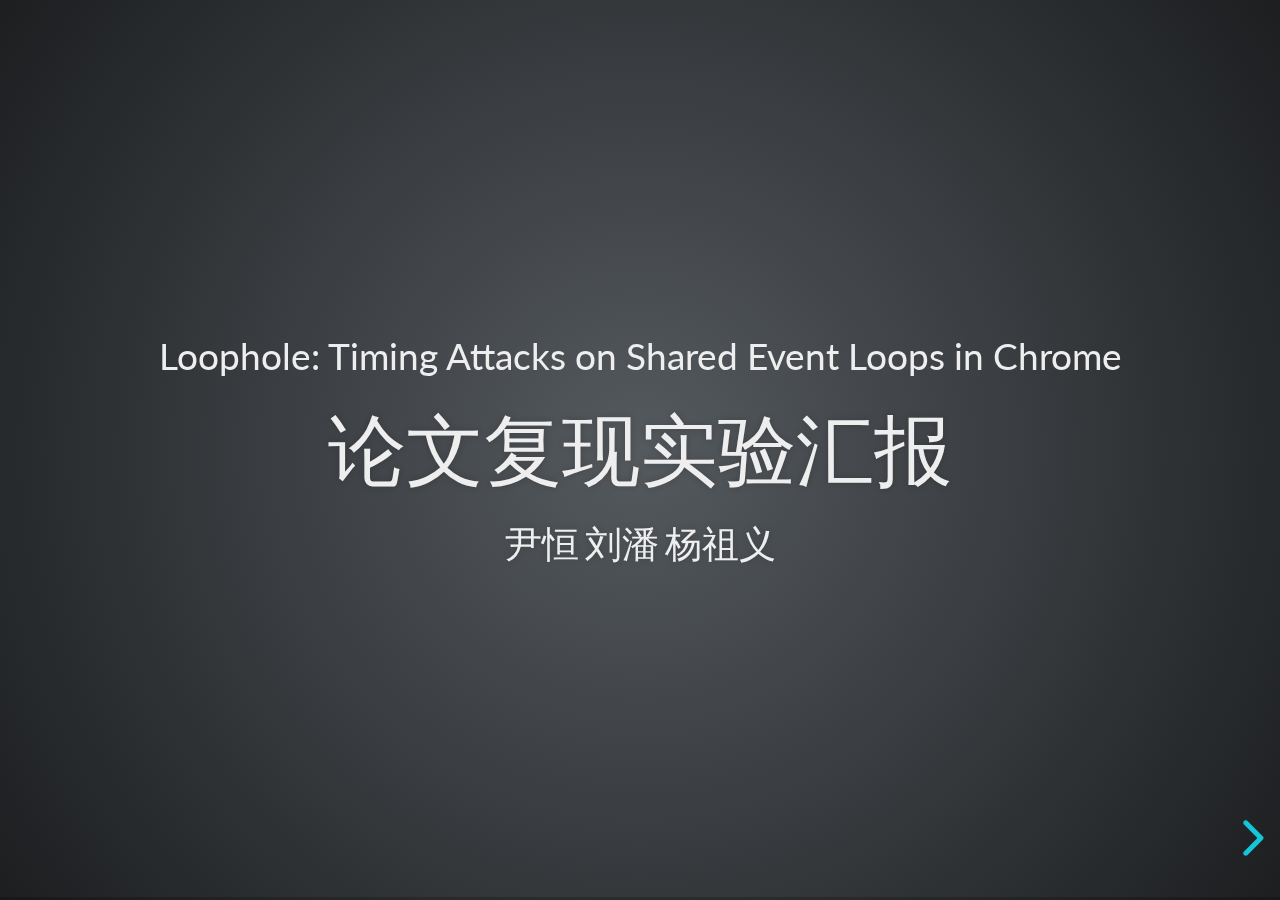
==== docs/index.html @ 9cff74f6 "Add report code" ====
<!doctype html>
<html>

<head>
	<meta charset="utf-8">
	<meta name="viewport" content="width=device-width, initial-scale=1.0, maximum-scale=1.0, user-scalable=no">

	<title>Report</title>

	<link rel="stylesheet" href="css/reset.css">
	<link rel="stylesheet" href="css/reveal.css">
	<link rel="stylesheet" href="css/theme/league.css">

	<!-- Theme used for syntax highlighting of code -->
	<link rel="stylesheet" href="lib/css/monokai.css">

	<!-- Printing and PDF exports -->
	<script>
		var link = document.createElement('link');
		link.rel = 'stylesheet';
		link.type = 'text/css';
		link.href = window.location.search.match(/print-pdf/gi) ? 'css/print/pdf.css' : 'css/print/paper.css';
		document.getElementsByTagName('head')[0].appendChild(link);
	</script>
	<style>
	</style>
</head>

<body>
	<div class="reveal">
		<div class="slides">
			<section>
				<section data-markdown>
					<textarea data-template>
						Loophole: Timing Attacks on Shared Event Loops in Chrome

						## 论文复现实验汇报
				
						#### 尹恒	刘潘	杨祖义
					</textarea>
				</section>
			</section>
			<section>
				<section data-markdown>
					<textarea data-template>
						1. 背景
						2. 原理
						3. 实现方法
						4. 实验
						5. 结果分析
					</textarea>
				</section>
			</section>
			<section>
				<section data-markdown>
					<textarea data-template>
						### 背景
						事件驱动编程(EDP)在服务器端和网络编程中越来越重要。
						EDP的核心组件是事件循环，它充当FIFO队列，进程使用它来存储和分派从其他进程接收到的消息。
						但是共享事件循环容易受到侧通道攻击。
						EDP：为需要处理的事件编写相应的事件处理程序
						事件循环：是指主线程重复从消息队列中取消息、执行的过程
					</textarea>
				</section>
				<section data-markdown>
					<textarea data-template>
						### 背景
						在EDP中，每个程序都有一个事件循环，它由一个FIFO队列和一个监听事件的控制进程(或线程)组成。到达的事件被推入队列，并由控制进程根据FIFO策略按顺序分派。
						本文证明了基于EDP的系统易受边信道攻击的影响。关键的观察是，事件循环形成了一个可以在相互不信任的程序之间共享的资源。因此，一个程序对这个资源的争用可以被其他程序通过控制进程调度它们的事件所花费的时间的变化来观察。
					</textarea>
				</section>
				<section data-markdown>
					<textarea data-template>
						![](Picture1.png)

						该图展示了攻击者A和受害者V之间共享事件循环的场景。
						图中A为多个短任务排队，并记录每个短任务处理的时间。两个连续任务之间的时间差显示V是否在这两个任务之间发布了任务，以及它们执行的时间。
					</textarea>
				</section>
			</section>
			<section>
				<section data-markdown>
					<textarea data-template>
							### 原理
							同源策略(SOP)是web安全模型中的一个核心概念:
	策略限制web页面上的脚本访问来自另一个页面的数据(如果它们的起源不同)。如果协议、端口和主机相等，则两个页面具有相同的起源。
	而对跨源通信的需求触发了一些特性的引入，比如postMessage API、跨源资源共享(CORS)、通道消息传递、Fetch API等。

						</textarea>
				</section>
				<section data-markdown>
					<textarea data-template>
							### 原理
							Chrome Web浏览器依赖于两个进程。

							主进程：运行顶级浏览器窗口。它可以访问系统资源，如网络、文件系统、UI事件等，它代表无特权的渲染器进程管理这些资源。主进程中运行多个线程。

							渲染器进程：负责解析、呈现和Javascript执行。与主进程的通信是通过基于消息传递的进程间通信(IPC)系统来完成。每个渲染器进程运行多个线程。
							
							两个进程中的每个线程至少维护一个事件循环，该事件循环在很大程度上是一个FIFO队列。线程间和进程间通信通过通过这些队列的消息进行。

						</textarea>
				</section>
				<section data-markdown>
					<textarea data-template>
							### 原理
							Chrome支持不同的策略来控制如何将web应用程序映射到渲染器进程，以及是否共享事件循环。
	默认策略是process-per-siteinstance，它需要为站点的每个实例使用单独的渲染器进程。
	站点实例是指来自同一站点的页面的集合，这些页面之间可以相互获取引用。比如一个页面使用Javascript在一个新窗口中打开另一个页面。
	在默认策略中，一些特殊情况下会使Chrome在相同的渲染器进程中托管来自不同站点的文档，从而使得它们共享事件循环。

						</textarea>
				</section>
			</section>
			<section>
				<section data-markdown>
					<textarea data-template>
### 实现方法
有几种场景下，敌对站点A可以与受害者站点v共享渲染器进程主线程的事件循环。
例如恶意广告、键盘记录器等。

监测技术：
连续地发布异步任务并测量后续事件对之间的时间间隔。
用JS以编程方式发布异步任务的最常见的方式是setTimeout（定时器）。但是对于不活动的选项卡，分辨率可能超过1000毫秒，因此我们使用postMessage API向自己发送异步消息。	


							</textarea>
				</section>
				<section>
					<pre><code class="hljs" data-trim data-line-numbers="1-5">
							function loop() {
								save(performance.now())
								self.postMessage(0,'*')
							}
							self.onmessage = loop 6 loop()
							</code></pre>

					以上为使用postMessage API监视主线程的事件循环的JS代码。
				</section>
				<section data-markdown>
					<textarea data-template>
								### 实现方法
								干扰因素：
	底层硬件平台和操作系统的明显影响；
	除此之外还包括Just-in-time compilation (JIT)、Garbage collection (GC)等因素。

	这些因素会降低我们的攻击效率。
	但是可观察的GC和JIT事件可以分别显示关于程序内存和代码使用模式的信息。

	
							</textarea>
				</section>
				<section data-markdown>
					<textarea data-template>
									### 实现方法
									LoopScan Tool：
	在该工具中实现了前面描述的窃听技术。
	它是基于一个简单的HTML页面，监视主进程和渲染器进程的事件循环。

	
		
								</textarea>
				</section>
			</section>
		</div>
	</div>

	<script src="js/reveal.js"></script>

	<script>
		// More info about config & dependencies:
		// - https://github.com/hakimel/reveal.js#configuration
		// - https://github.com/hakimel/reveal.js#dependencies
		Reveal.initialize({
			ontrols: true,
			progress: true,
			center: true,
			hash: true,

			transition: 'convex',
			dependencies: [
				{ src: 'plugin/markdown/marked.js', condition: function () { return !!document.querySelector('[data-markdown]'); } },
				{ src: 'plugin/markdown/markdown.js', condition: function () { return !!document.querySelector('[data-markdown]'); } },
				{ src: 'plugin/highlight/highlight.js', async: true },
				{ src: 'plugin/search/search.js', async: true },
				{ src: 'plugin/zoom-js/zoom.js', async: true },
				{ src: 'plugin/notes/notes.js', async: true }
			]
		});
	</script>
</body>

</html>
---- docs/css/theme/league.css ----
/**
 * League theme for reveal.js.
 *
 * This was the default theme pre-3.0.0.
 *
 * Copyright (C) 2011-2012 Hakim El Hattab, http://hakim.se
 */
@import url(../../lib/font/league-gothic/league-gothic.css);
@import url(https://fonts.googleapis.com/css?family=Lato:400,700,400italic,700italic);
/*********************************************
 * GLOBAL STYLES
 *********************************************/
body {
  background: #1c1e20;
  background: -moz-radial-gradient(center, circle cover, #555a5f 0%, #1c1e20 100%);
  background: -webkit-gradient(radial, center center, 0px, center center, 100%, color-stop(0%, #555a5f), color-stop(100%, #1c1e20));
  background: -webkit-radial-gradient(center, circle cover, #555a5f 0%, #1c1e20 100%);
  background: -o-radial-gradient(center, circle cover, #555a5f 0%, #1c1e20 100%);
  background: -ms-radial-gradient(center, circle cover, #555a5f 0%, #1c1e20 100%);
  background: radial-gradient(center, circle cover, #555a5f 0%, #1c1e20 100%);
  background-color: #2b2b2b; }

.reveal {
  font-family: "Lato", sans-serif;
  font-size: 30px;
  font-weight: normal;
  color: #eee; }

::selection {
  color: #fff;
  background: #FF5E99;
  text-shadow: none; }

::-moz-selection {
  color: #fff;
  background: #FF5E99;
  text-shadow: none; }

.reveal .slides section,
.reveal .slides section > section {
  line-height: 1.3;
  font-weight: inherit; }

/*********************************************
 * HEADERS
 *********************************************/
.reveal h1,
.reveal h2,
.reveal h3,
.reveal h4,
.reveal h5,
.reveal h6 {
  margin: 0 0 20px 0;
  color: #eee;
  font-family: "League Gothic", Impact, sans-serif;
  font-weight: normal;
  line-height: 1.2;
  letter-spacing: normal;
  text-transform: uppercase;
  text-shadow: 0px 0px 6px rgba(0, 0, 0, 0.2);
  word-wrap: break-word; }

.reveal h1 {
  font-size: 3.77em; }

.reveal h2 {
  font-size: 2.11em; }

.reveal h3 {
  font-size: 1.55em; }

.reveal h4 {
  font-size: 1em; }

.reveal h1 {
  text-shadow: 0 1px 0 #ccc, 0 2px 0 #c9c9c9, 0 3px 0 #bbb, 0 4px 0 #b9b9b9, 0 5px 0 #aaa, 0 6px 1px rgba(0, 0, 0, 0.1), 0 0 5px rgba(0, 0, 0, 0.1), 0 1px 3px rgba(0, 0, 0, 0.3), 0 3px 5px rgba(0, 0, 0, 0.2), 0 5px 10px rgba(0, 0, 0, 0.25), 0 20px 20px rgba(0, 0, 0, 0.15); }

/*********************************************
 * OTHER
 *********************************************/
.reveal p {
  margin: 20px 0;
  line-height: 1.3; }

/* Ensure certain elements are never larger than the slide itself */
.reveal img,
.reveal video,
.reveal iframe {
  max-width: 95%;
  max-height: 95%; }

.reveal strong,
.reveal b {
  font-weight: bold; }

.reveal em {
  font-style: italic; }

.reveal ol,
.reveal dl,
.reveal ul {
  display: inline-block;
  text-align: left;
  margin: 0 0 0 1em; }

.reveal ol {
  list-style-type: decimal; }

.reveal ul {
  list-style-type: disc; }

.reveal ul ul {
  list-style-type: square; }

.reveal ul ul ul {
  list-style-type: circle; }

.reveal ul ul,
.reveal ul ol,
.reveal ol ol,
.reveal ol ul {
  display: block;
  margin-left: 40px; }

.reveal dt {
  font-weight: bold; }

.reveal dd {
  margin-left: 40px; }

.reveal blockquote {
  display: block;
  position: relative;
  width: 70%;
  margin: 20px auto;
  padding: 5px;
  font-style: italic;
  background: rgba(255, 255, 255, 0.05);
  box-shadow: 0px 0px 2px rgba(0, 0, 0, 0.2); }

.reveal blockquote p:first-child,
.reveal blockquote p:last-child {
  display: inline-block; }

.reveal q {
  font-style: italic; }

.reveal pre {
  display: block;
  position: relative;
  width: 90%;
  margin: 20px auto;
  text-align: left;
  font-size: 0.55em;
  font-family: monospace;
  line-height: 1.2em;
  word-wrap: break-word;
  box-shadow: 0px 5px 15px rgba(0, 0, 0, 0.15); }

.reveal code {
  font-family: monospace;
  text-transform: none; }

.reveal pre code {
  display: block;
  padding: 5px;
  overflow: auto;
  max-height: 400px;
  word-wrap: normal; }

.reveal table {
  margin: auto;
  border-collapse: collapse;
  border-spacing: 0; }

.reveal table th {
  font-weight: bold; }

.reveal table th,
.reveal table td {
  text-align: left;
  padding: 0.2em 0.5em 0.2em 0.5em;
  border-bottom: 1px solid; }

.reveal table th[align="center"],
.reveal table td[align="center"] {
  text-align: center; }

.reveal table th[align="right"],
.reveal table td[align="right"] {
  text-align: right; }

.reveal table tbody tr:last-child th,
.reveal table tbody tr:last-child td {
  border-bottom: none; }

.reveal sup {
  vertical-align: super;
  font-size: smaller; }

.reveal sub {
  vertical-align: sub;
  font-size: smaller; }

.reveal small {
  display: inline-block;
  font-size: 0.6em;
  line-height: 1.2em;
  vertical-align: top; }

.reveal small * {
  vertical-align: top; }

/*********************************************
 * LINKS
 *********************************************/
.reveal a {
  color: #13DAEC;
  text-decoration: none;
  -webkit-transition: color .15s ease;
  -moz-transition: color .15s ease;
  transition: color .15s ease; }

.reveal a:hover {
  color: #71e9f4;
  text-shadow: none;
  border: none; }

.reveal .roll span:after {
  color: #fff;
  background: #0d99a5; }

/*********************************************
 * IMAGES
 *********************************************/
.reveal section img {
  margin: 15px 0px;
  background: rgba(255, 255, 255, 0.12);
  border: 4px solid #eee;
  box-shadow: 0 0 10px rgba(0, 0, 0, 0.15); }

.reveal section img.plain {
  border: 0;
  box-shadow: none; }

.reveal a img {
  -webkit-transition: all .15s linear;
  -moz-transition: all .15s linear;
  transition: all .15s linear; }

.reveal a:hover img {
  background: rgba(255, 255, 255, 0.2);
  border-color: #13DAEC;
  box-shadow: 0 0 20px rgba(0, 0, 0, 0.55); }

/*********************************************
 * NAVIGATION CONTROLS
 *********************************************/
.reveal .controls {
  color: #13DAEC; }

/*********************************************
 * PROGRESS BAR
 *********************************************/
.reveal .progress {
  background: rgba(0, 0, 0, 0.2);
  color: #13DAEC; }

.reveal .progress span {
  -webkit-transition: width 800ms cubic-bezier(0.26, 0.86, 0.44, 0.985);
  -moz-transition: width 800ms cubic-bezier(0.26, 0.86, 0.44, 0.985);
  transition: width 800ms cubic-bezier(0.26, 0.86, 0.44, 0.985); }

/*********************************************
 * PRINT BACKGROUND
 *********************************************/
@media print {
  .backgrounds {
    background-color: #2b2b2b; } }
---- docs/lib/css/monokai.css ----
/*
Monokai style - ported by Luigi Maselli - http://grigio.org
*/

.hljs {
  display: block;
  overflow-x: auto;
  padding: 0.5em;
  background: #272822;
  color: #ddd;
}

.hljs-tag,
.hljs-keyword,
.hljs-selector-tag,
.hljs-literal,
.hljs-strong,
.hljs-name {
  color: #f92672;
}

.hljs-code {
  color: #66d9ef;
}

.hljs-class .hljs-title {
  color: white;
}

.hljs-attribute,
.hljs-symbol,
.hljs-regexp,
.hljs-link {
  color: #bf79db;
}

.hljs-string,
.hljs-bullet,
.hljs-subst,
.hljs-title,
.hljs-section,
.hljs-emphasis,
.hljs-type,
.hljs-built_in,
.hljs-builtin-name,
.hljs-selector-attr,
.hljs-selector-pseudo,
.hljs-addition,
.hljs-variable,
.hljs-template-tag,
.hljs-template-variable {
  color: #a6e22e;
}

.hljs-comment,
.hljs-quote,
.hljs-deletion,
.hljs-meta {
  color: #75715e;
}

.hljs-keyword,
.hljs-selector-tag,
.hljs-literal,
.hljs-doctag,
.hljs-title,
.hljs-section,
.hljs-type,
.hljs-selector-id {
  font-weight: bold;
}
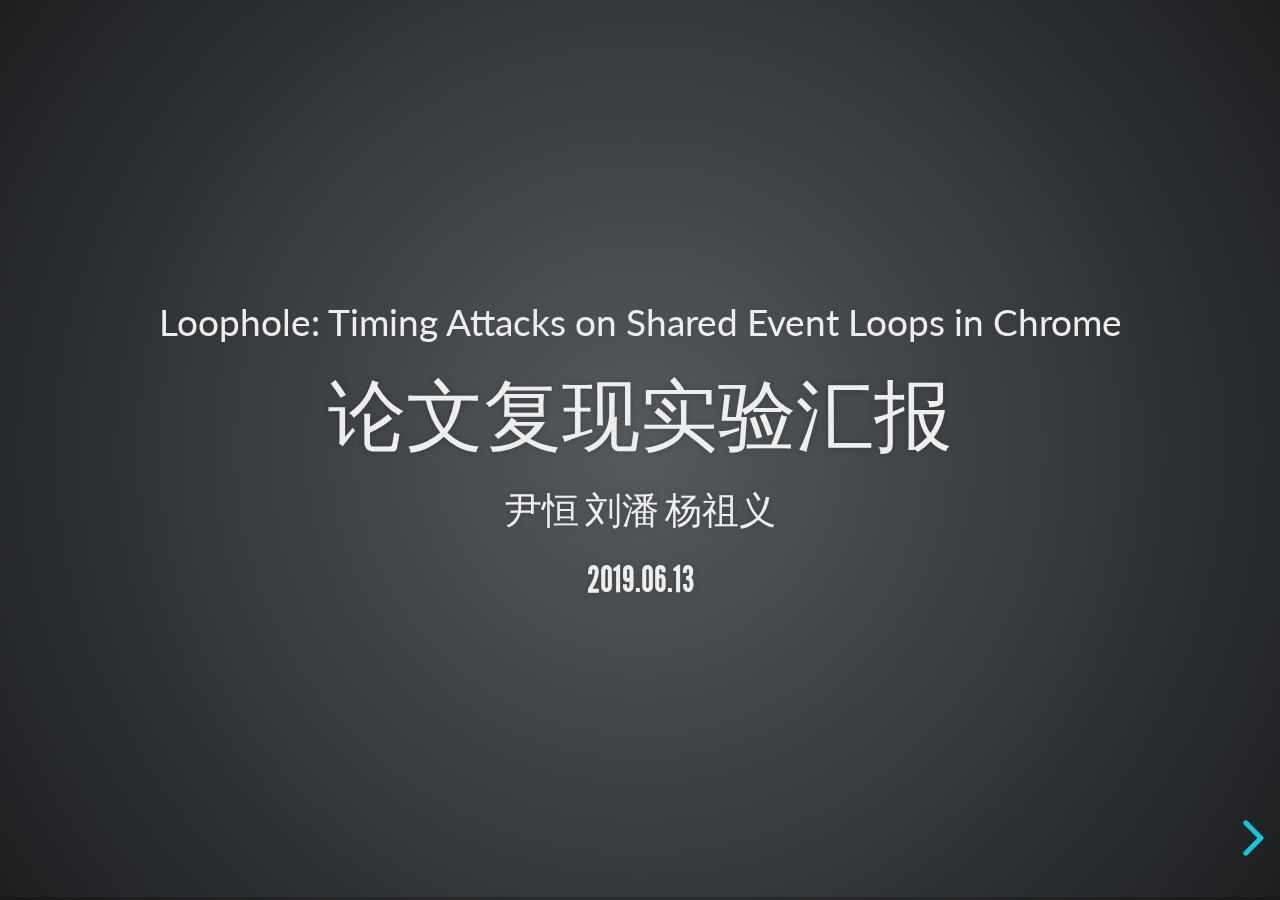
==== commit 78e79fec: "Update docs" ====
--- a/docs/index.html
+++ b/docs/index.html
@@ -37,36 +37,45 @@
 						## 论文复现实验汇报
 				
 						#### 尹恒	刘潘	杨祖义
-					</textarea>
-				</section>
-			</section>
-			<section>
-				<section data-markdown>
-					<textarea data-template>
-						1. 背景
-						2. 原理
-						3. 实现方法
-						4. 实验
-						5. 结果分析
-					</textarea>
-				</section>
-			</section>
-			<section>
-				<section data-markdown>
-					<textarea data-template>
-						### 背景
-						事件驱动编程(EDP)在服务器端和网络编程中越来越重要。
-						EDP的核心组件是事件循环，它充当FIFO队列，进程使用它来存储和分派从其他进程接收到的消息。
-						但是共享事件循环容易受到侧通道攻击。
-						EDP：为需要处理的事件编写相应的事件处理程序
-						事件循环：是指主线程重复从消息队列中取消息、执行的过程
-					</textarea>
-				</section>
-				<section data-markdown>
-					<textarea data-template>
-						### 背景
-						在EDP中，每个程序都有一个事件循环，它由一个FIFO队列和一个监听事件的控制进程(或线程)组成。到达的事件被推入队列，并由控制进程根据FIFO策略按顺序分派。
-						本文证明了基于EDP的系统易受边信道攻击的影响。关键的观察是，事件循环形成了一个可以在相互不信任的程序之间共享的资源。因此，一个程序对这个资源的争用可以被其他程序通过控制进程调度它们的事件所花费的时间的变化来观察。
+						
+						#### 2019.06.13
+
+					</textarea>
+				</section>
+			</section>
+			<section>
+				<section data-markdown>
+					<textarea data-template>
+						1. 实验背景
+						2. 实验原理
+						3. 实验方法
+						4. 实验过程
+						6. 实验总结
+					</textarea>
+				</section>
+			</section>
+			<section>
+				<section data-markdown>
+					<textarea data-template>
+### 实验背景
+
+事件驱动编程(EDP)在服务器端和网络编程中越来越重要。
+
+EDP的核心组件是事件循环，它充当FIFO队列，进程使用它来存储和分派从其他进程接收到的消息。
+但是共享事件循环容易受到侧通道攻击。
+
+EDP：为需要处理的事件编写相应的事件处理程序
+
+事件循环：是指主线程重复从消息队列中取消息、执行的过程
+					</textarea>
+				</section>
+				<section data-markdown>
+					<textarea data-template>
+### 实验背景
+
+在EDP中，每个程序都有一个事件循环，它由一个FIFO队列和一个监听事件的控制进程(或线程)组成。到达的事件被推入队列，并由控制进程根据FIFO策略按顺序分派。
+
+本文证明了基于EDP的系统易受边信道攻击的影响。关键的观察是，事件循环形成了一个可以在相互不信任的程序之间共享的资源。因此，一个程序对这个资源的争用可以被其他程序通过控制进程调度它们的事件所花费的时间的变化来观察。
 					</textarea>
 				</section>
 				<section data-markdown>
@@ -81,16 +90,19 @@
 			<section>
 				<section data-markdown>
 					<textarea data-template>
-							### 原理
-							同源策略(SOP)是web安全模型中的一个核心概念:
-	策略限制web页面上的脚本访问来自另一个页面的数据(如果它们的起源不同)。如果协议、端口和主机相等，则两个页面具有相同的起源。
-	而对跨源通信的需求触发了一些特性的引入，比如postMessage API、跨源资源共享(CORS)、通道消息传递、Fetch API等。
-
-						</textarea>
-				</section>
-				<section data-markdown>
-					<textarea data-template>
-							### 原理
+### 实验原理
+
+同源策略(SOP)是web安全模型中的一个核心概念:
+
+策略限制web页面上的脚本访问来自另一个页面的数据(如果它们的起源不同)。如果协议、端口和主机相等，则两个页面具有相同的起源。
+
+而对跨源通信的需求触发了一些特性的引入，比如postMessage API、跨源资源共享(CORS)、通道消息传递、Fetch API等。
+
+						</textarea>
+				</section>
+				<section data-markdown>
+					<textarea data-template>
+							### 实验原理
 							Chrome Web浏览器依赖于两个进程。
 
 							主进程：运行顶级浏览器窗口。它可以访问系统资源，如网络、文件系统、UI事件等，它代表无特权的渲染器进程管理这些资源。主进程中运行多个线程。
@@ -103,19 +115,23 @@
 				</section>
 				<section data-markdown>
 					<textarea data-template>
-							### 原理
-							Chrome支持不同的策略来控制如何将web应用程序映射到渲染器进程，以及是否共享事件循环。
-	默认策略是process-per-siteinstance，它需要为站点的每个实例使用单独的渲染器进程。
-	站点实例是指来自同一站点的页面的集合，这些页面之间可以相互获取引用。比如一个页面使用Javascript在一个新窗口中打开另一个页面。
-	在默认策略中，一些特殊情况下会使Chrome在相同的渲染器进程中托管来自不同站点的文档，从而使得它们共享事件循环。
-
-						</textarea>
-				</section>
-			</section>
-			<section>
-				<section data-markdown>
-					<textarea data-template>
-### 实现方法
+### 实验原理
+
+Chrome支持不同的策略来控制如何将web应用程序映射到渲染器进程，以及是否共享事件循环。
+
+默认策略是process-per-siteinstance，它需要为站点的每个实例使用单独的渲染器进程。
+
+站点实例是指来自同一站点的页面的集合，这些页面之间可以相互获取引用。比如一个页面使用Javascript在一个新窗口中打开另一个页面。
+
+在默认策略中，一些特殊情况下会使Chrome在相同的渲染器进程中托管来自不同站点的文档，从而使得它们共享事件循环。
+
+						</textarea>
+				</section>
+			</section>
+			<section>
+				<section data-markdown>
+					<textarea data-template>
+### 实验方法
 有几种场景下，敌对站点A可以与受害者站点v共享渲染器进程主线程的事件循环。
 例如恶意广告、键盘记录器等。
 
@@ -127,39 +143,163 @@
 							</textarea>
 				</section>
 				<section>
-					<pre><code class="hljs" data-trim data-line-numbers="1-5">
-							function loop() {
-								save(performance.now())
-								self.postMessage(0,'*')
-							}
-							self.onmessage = loop 6 loop()
-							</code></pre>
+					<pre><code class="hljs" >
+		function loop() {
+			save(performance.now())
+			self.postMessage(0,'*')
+		}
+		self.onmessage = loop 
+		loop()
+					</code></pre>
 
 					以上为使用postMessage API监视主线程的事件循环的JS代码。
 				</section>
 				<section data-markdown>
 					<textarea data-template>
-								### 实现方法
-								干扰因素：
-	底层硬件平台和操作系统的明显影响；
-	除此之外还包括Just-in-time compilation (JIT)、Garbage collection (GC)等因素。
-
-	这些因素会降低我们的攻击效率。
-	但是可观察的GC和JIT事件可以分别显示关于程序内存和代码使用模式的信息。
+### 实验方法
+
+干扰因素：
+底层硬件平台和操作系统的明显影响；
+除此之外还包括Just-in-time compilation (JIT)、Garbage collection (GC)等因素。
+
+这些因素会降低我们的攻击效率。
+但是可观察的GC和JIT事件可以分别显示关于程序内存和代码使用模式的信息。
 
 	
 							</textarea>
 				</section>
 				<section data-markdown>
 					<textarea data-template>
-									### 实现方法
-									LoopScan Tool：
-	在该工具中实现了前面描述的窃听技术。
-	它是基于一个简单的HTML页面，监视主进程和渲染器进程的事件循环。
+### 实验方法
+LoopScan Tool：
+在该工具中实现了前面描述的窃听技术。
+它是基于一个简单的HTML页面，监视主进程和渲染器进程的事件循环。
 
 	
 		
 								</textarea>
+				</section>
+			</section>
+			<section>
+				<section data-markdown>
+					<textarea data-template>
+### 实验过程
+页面识别攻击：
+通过监视事件循环获得的事件延迟跟踪来识别加载在其他选项卡中的web页面。
+
+样本选择：
+我们选择了Alexa中流量数据排名前200的站点，并且去掉了重复的站点。
+
+
+						</textarea>
+				</section>
+				<section data-markdown>
+					<textarea data-template>
+### 获取数据
+
+1. 打开一个URL站点
+2. 监视事件循环，直到跟踪缓冲区满
+3. 关闭页面，将数据保存到本地
+4. 等待5S，使用下一个URL转到步骤1
+
+我们用两个选项卡在Chrome实例上测量时间；
+一个用于间谍进程，另一个用于目标URL页面
+
+
+						</textarea>
+				</section>
+				<section data-markdown>
+					<textarea data-template>
+![](Picture3.jpg)
+						</textarea>
+				</section>
+				<section data-markdown>
+					<textarea data-template>
+### 数据处理
+
+![](Picture2.png)
+
+						</textarea>
+				</section>
+				<section data-markdown>
+					<textarea data-template>
+### 数据处理
+
+动态时间扭曲（DTW）是维护关于观察到的事件的时间信息。但是事件发生的确切时刻容易受到环境噪声的影响。网络延迟将影响网络请求的持续时间，从而影响事件到达事件循环。因此，关注事件的相对顺序并将其作为页面标识的的特性效果更佳。
+
+事件延迟直方图是将观察到的事件延迟聚集在k个中心附近，并将每个跟踪转换为表示每个k类中事件数量的直方图。然后利用欧氏距离作为k维签名的相似性度量。
+
+							</textarea>
+				</section>
+				<section data-markdown>
+					<textarea data-template>
+### 动态时间扭曲
+
+DTW广泛用于对时间序列进行分类，即在连续时间点和等间隔时间点上获取的数据点序列。
+
+DTW表示距离的概念，它将形状相似但速度不同的紧密时间相关数据视为距离，即DTW对水平压缩和拉伸具有很强的鲁棒性。
+	
+					</textarea>
+				</section>
+				<section data-markdown>
+					<textarea data-template>
+### 判别依据
+
+![](Picture4.png)
+
+						</textarea>
+				</section>
+				<section data-markdown>
+					<textarea data-template>
+![](Picture5.png)
+Machine_1: windows 8.1 professional 64 bit Inter(R) Core(TM) i7-4790K CPU @4.00GHz with 32GB of RAM, and Chrome v75
+
+Machine_2: windows 10 professional 64 bit Inter(R) Core(TM) i5-7500 CPU @3.4GHz with 8GB of RAM, and Chrome v69
+
+						</textarea>
+				</section>
+			</section>
+			<section>
+				<section data-markdown>
+					<textarea data-template>
+### 实验总结
+
+1. 相对于随机猜测概率来说，识别率有着一定程度的提升，特别是使用最佳匹配的情况下，但识别率还是太低。可能是这样通过时间延迟来提取的特征包含太多噪声（论文数据处理没有任何去噪操作），没办法有效识别网页。
+2. 我们得出的识别率相对于原文给出的识别率低了很多，是否是操作系统的原因？我们使用的均是windows系统，原文使用了Debian以及OSX系统。
+3. 该方法受运行环境的影响很大，我们在不同机器不同浏览器版本上跑的数据，其识别率相差一个数量级。
+4. 对数据没有进行任何去噪操作；
+5. 最后的识别是取前n个参考网址，未考虑具体的相似值，假如最相似的网址，其相似值特别小，那么是否可以认为是同一个网页？
+
+						</textarea>
+				</section>
+				<section data-markdown>
+					<textarea data-template>
+### 实验总结
+
+* 缓存可能会对实验过程中得到的结果产生影响。
+* 有cookie信息的页面（登录账户后的页面和未登录账户页面）也具有差异，增加了识别难度。
+* 不同时期同一个网页的曲线差异过大
+	* 最近京东天猫都在各个网站投放6.18大促的广告。
+	* 新闻类网站，直播类网站的页面不是一成不变的。
+* 网站会识别agent信息判断客户端类型（Window Mac Linux），针对不同版本的网站曲线也会不同。
+* 大多数情况下，用户的浏览器窗口都不止一两个，由于事件进程是共享的，多个网页的叠加效果需要更加复杂的模型和大量的数据去分辨。
+
+					</textarea>
+				</section>
+
+			</section>
+			<section>
+				<section data-markdown>
+					<textarea data-template>
+* [项目地址](https://github.com/onns/ANT-project)
+							</textarea>
+				</section>
+			</section>
+			<section>
+				<section data-markdown>
+					<textarea data-template>
+## 谢 谢 ！
+							</textarea>
 				</section>
 			</section>
 		</div>
